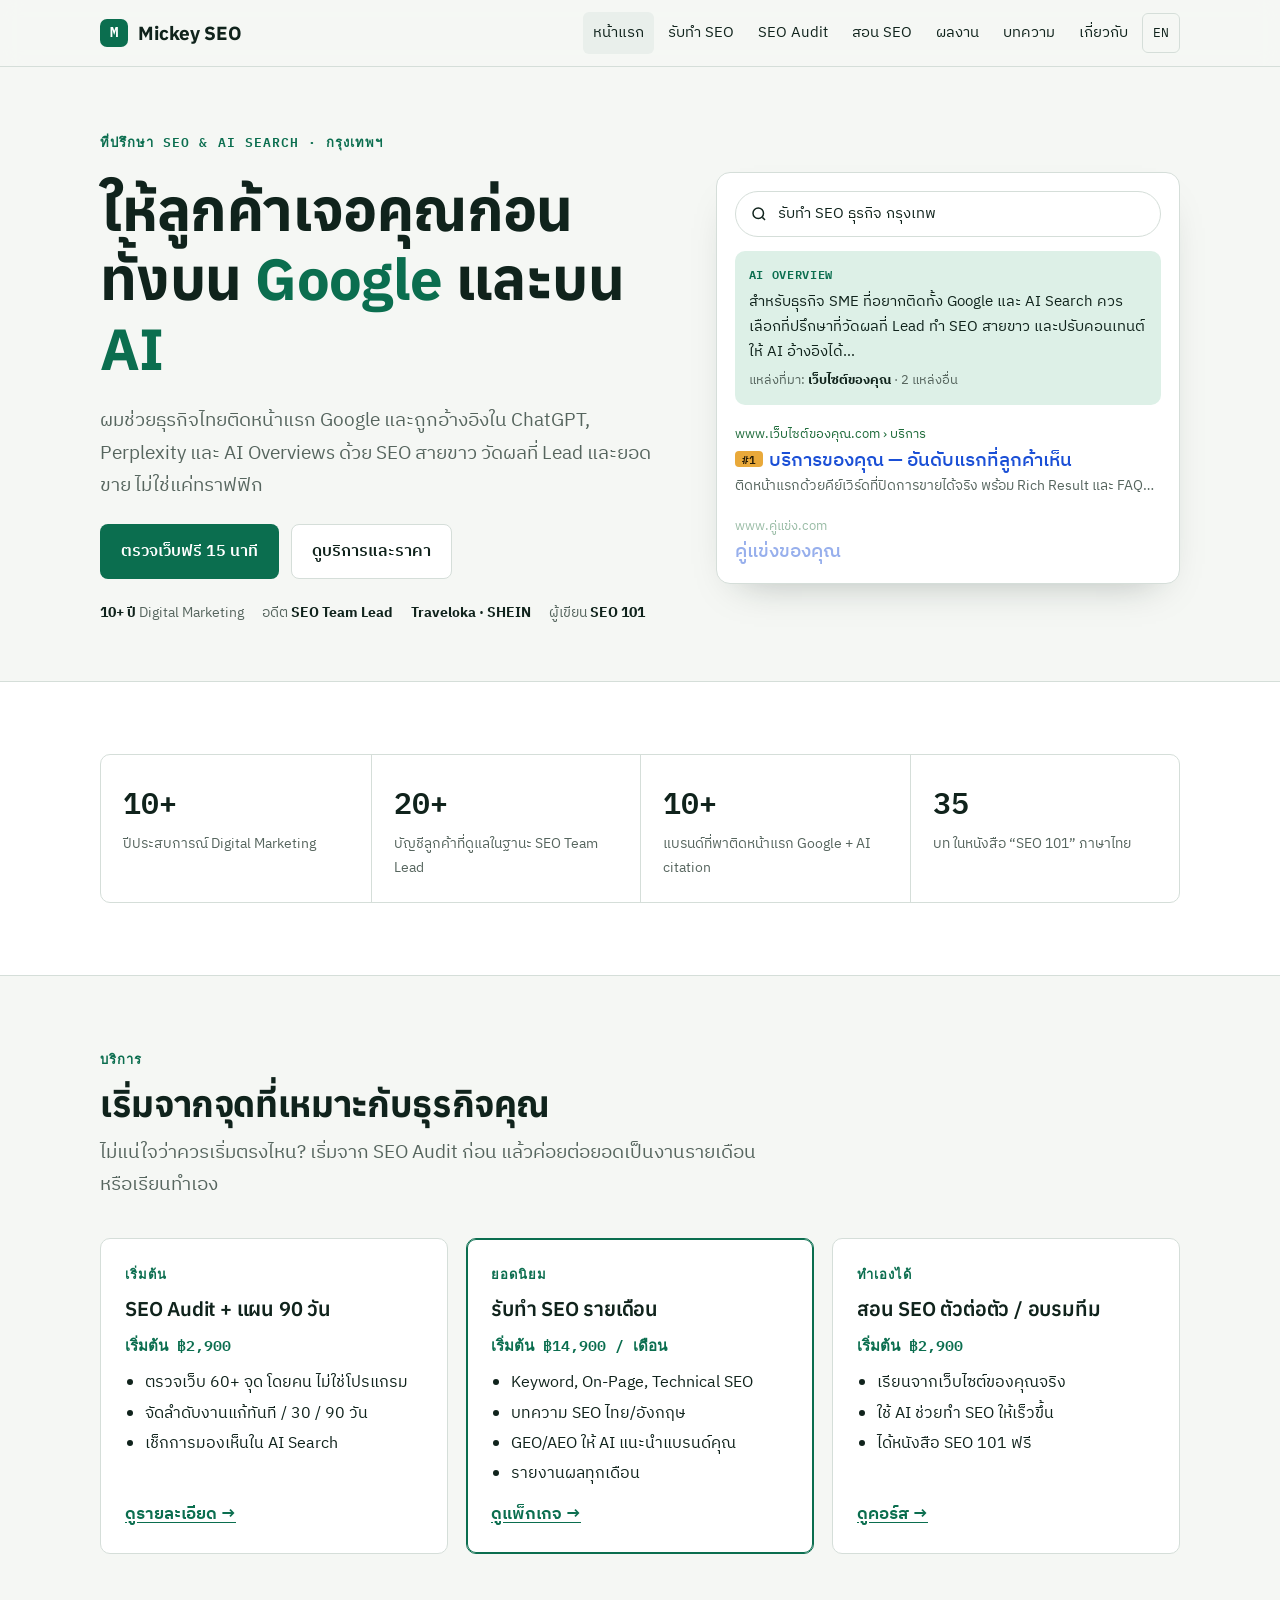
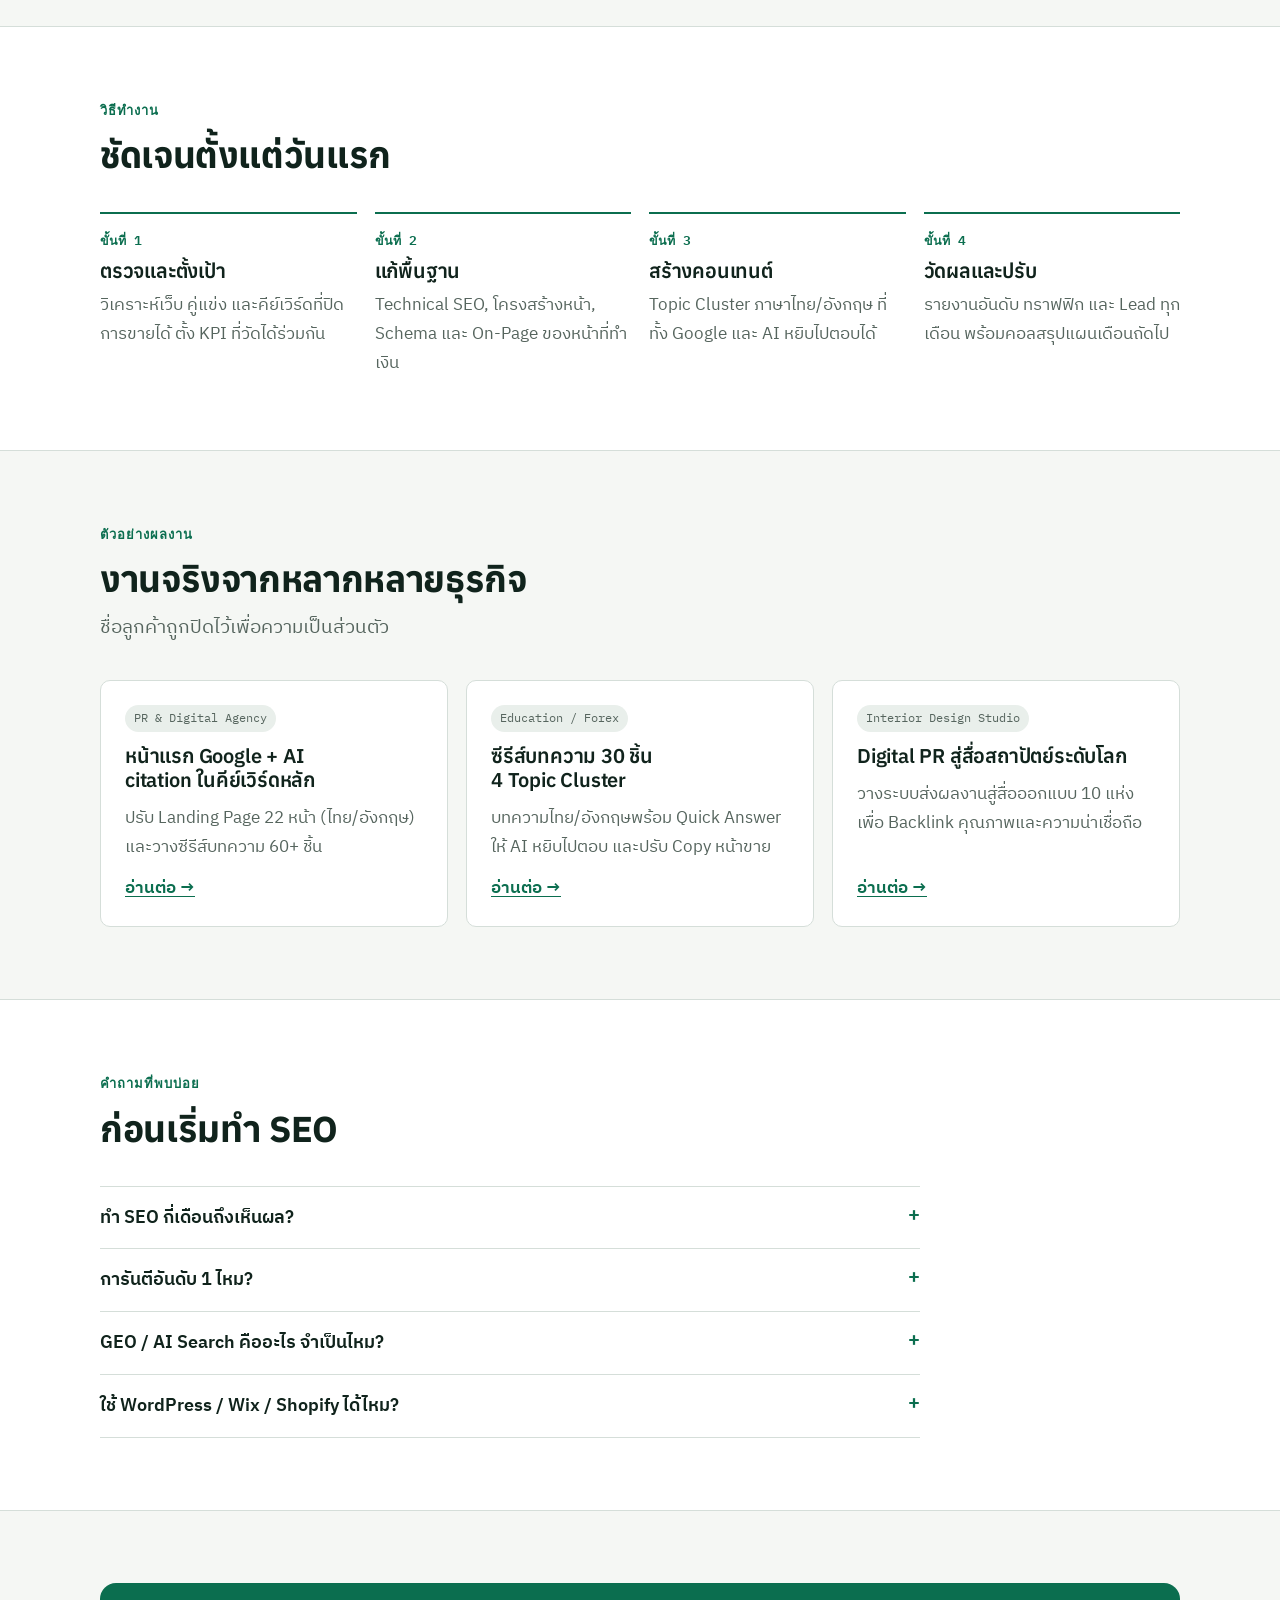
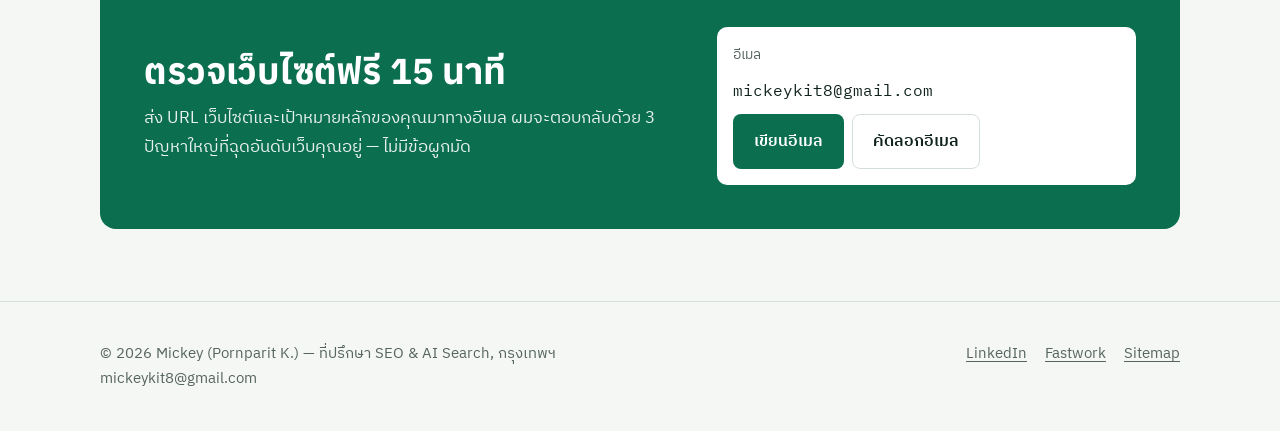
==== index.html @ e728a2ac "Launch Mickey SEO website" ====
<!doctype html>
<html lang="th">
<head>
<meta charset="utf-8">
<meta name="viewport" content="width=device-width, initial-scale=1">
<title>ที่ปรึกษา SEO & AI Search กรุงเทพ | รับทำ SEO ติดหน้าแรก Google — Mickey</title>
<meta name="description" content="รับทำ SEO และ GEO ให้ธุรกิจไทยติดหน้าแรก Google และถูกแนะนำโดย ChatGPT, AI Overviews โดยที่ปรึกษาประสบการณ์ 10+ ปี อดีต SEO Team Lead ตรวจเว็บฟรี 15 นาที">
<link rel="canonical" href="https://mickeykit8-spec.github.io/">
<link rel="alternate" hreflang="th" href="https://mickeykit8-spec.github.io/">
<link rel="alternate" hreflang="en" href="https://mickeykit8-spec.github.io/en/">
<link rel="alternate" hreflang="x-default" href="https://mickeykit8-spec.github.io/">
<meta property="og:type" content="website">
<meta property="og:title" content="ที่ปรึกษา SEO & AI Search กรุงเทพ | รับทำ SEO ติดหน้าแรก Google — Mickey">
<meta property="og:description" content="รับทำ SEO และ GEO ให้ธุรกิจไทยติดหน้าแรก Google และถูกแนะนำโดย ChatGPT, AI Overviews โดยที่ปรึกษาประสบการณ์ 10+ ปี อดีต SEO Team Lead ตรวจเว็บฟรี 15 นาที">
<meta property="og:url" content="https://mickeykit8-spec.github.io/">
<meta property="og:locale" content="th_TH">
<meta name="theme-color" content="#0B6E4F">
<link rel="icon" href="data:image/svg+xml,%3Csvg xmlns='http://www.w3.org/2000/svg' viewBox='0 0 32 32'%3E%3Crect width='32' height='32' rx='7' fill='%230B6E4F'/%3E%3Ctext x='16' y='22' font-family='monospace' font-size='16' font-weight='700' fill='white' text-anchor='middle'%3EM%3C/text%3E%3C/svg%3E">
<link rel="preconnect" href="https://fonts.googleapis.com">
<link rel="preconnect" href="https://fonts.gstatic.com" crossorigin>
<link rel="stylesheet" href="https://fonts.googleapis.com/css2?family=Anuphan:wght@500;600;700&family=IBM+Plex+Sans+Thai:wght@400;500;600&family=IBM+Plex+Mono:wght@400;600&display=swap">
<link rel="stylesheet" href="./assets/style.css">
<script type="application/ld+json">
{
 "@context": "https://schema.org",
 "@graph": [
  {
   "@type": "Person",
   "@id": "https://mickeykit8-spec.github.io/#person",
   "name": "Pornparit Kittinuttakul",
   "alternateName": "Mickey",
   "jobTitle": "SEO & AI Search Consultant",
   "email": "mailto:mickeykit8@gmail.com",
   "url": "https://mickeykit8-spec.github.io/",
   "alumniOf": {
    "@type": "CollegeOrUniversity",
    "name": "Mahidol University International College"
   },
   "knowsAbout": [
    "Search Engine Optimization",
    "Generative Engine Optimization",
    "Answer Engine Optimization",
    "Technical SEO",
    "Content Strategy",
    "Local SEO",
    "SEO Training"
   ],
   "sameAs": [
    "https://www.linkedin.com/in/pornparitk/",
    "https://fastwork.co/user/mickeykit8"
   ]
  },
  {
   "@type": "ProfessionalService",
   "@id": "https://mickeykit8-spec.github.io/#business",
   "name": "Mickey SEO — ที่ปรึกษา SEO & AI Search",
   "url": "https://mickeykit8-spec.github.io/",
   "email": "mickeykit8@gmail.com",
   "founder": {
    "@id": "https://mickeykit8-spec.github.io/#person"
   },
   "areaServed": {
    "@type": "Country",
    "name": "Thailand"
   },
   "address": {
    "@type": "PostalAddress",
    "addressLocality": "Bangkok",
    "addressCountry": "TH"
   },
   "priceRange": "฿2,900–฿44,900",
   "knowsLanguage": [
    "th",
    "en"
   ]
  },
  {
   "@type": "WebSite",
   "@id": "https://mickeykit8-spec.github.io/#website",
   "url": "https://mickeykit8-spec.github.io/",
   "name": "Mickey SEO",
   "inLanguage": "th"
  },
  {
   "@type": "FAQPage",
   "mainEntity": [
    {
     "@type": "Question",
     "name": "ทำ SEO กี่เดือนถึงเห็นผล?",
     "acceptedAnswer": {
      "@type": "Answer",
      "text": "ปกติ 3–6 เดือนเห็นผลชัด ขึ้นกับการแข่งขันของคีย์เวิร์ดและสภาพเว็บ เดือนแรกจะเน้นแก้พื้นฐาน (Technical และ On-Page) ให้แข็งแรงก่อน"
     }
    },
    {
     "@type": "Question",
     "name": "การันตีอันดับ 1 ไหม?",
     "acceptedAnswer": {
      "@type": "Answer",
      "text": "ไม่มีใครการันตีอันดับ Google ได้จริง ผมตั้ง KPI ที่วัดได้ร่วมกันตั้งแต่แรก เช่น จำนวนคีย์เวิร์ดหน้าแรก ทราฟฟิก และ Lead แล้วรายงานผลทุกเดือน"
     }
    },
    {
     "@type": "Question",
     "name": "GEO / AI Search คืออะไร จำเป็นไหม?",
     "acceptedAnswer": {
      "@type": "Answer",
      "text": "GEO (Generative Engine Optimization) คือการปรับเว็บให้ ChatGPT, Perplexity และ Google AI Overviews หยิบแบรนด์คุณไปตอบและอ้างอิง ลูกค้าเริ่มค้นหาผ่าน AI มากขึ้น ยิ่งเริ่มก่อนยิ่งได้เปรียบ"
     }
    },
    {
     "@type": "Question",
     "name": "ใช้ WordPress / Wix / Shopify ได้ไหม?",
     "acceptedAnswer": {
      "@type": "Answer",
      "text": "ได้ทุกระบบ ถ้าคุณแก้หลังบ้านเองไม่ได้ ผมส่งรายการงานที่ชัดเจนให้ทีมหรือโปรแกรมเมอร์ของคุณทำตามได้ทันที"
     }
    }
   ]
  }
 ]
}
</script>
</head>
<body>
<header class="site-head">
 <div class="wrap">
  <a class="brand" href="./"><span class="dot">M</span>Mickey SEO</a>
  <button class="menu-btn" aria-expanded="false" aria-controls="nav">เมนู</button>
  <nav class="nav" id="nav"><a href="./" aria-current="page">หน้าแรก</a><a href="./seo-services/">รับทำ SEO</a><a href="./seo-audit/">SEO Audit</a><a href="./seo-course/">สอน SEO</a><a href="./case-studies/">ผลงาน</a><a href="./blog/">บทความ</a><a href="./about/">เกี่ยวกับ</a><a class="lang" href="./en/" hreflang="en">EN</a></nav>
 </div>
</header>
<main>

<section class="hero"><div class="wrap">
 <div class="hero-copy">
  <span class="eyebrow">ที่ปรึกษา SEO &amp; AI Search · กรุงเทพฯ</span>
  <h1>ให้ลูกค้าเจอคุณก่อน<br>ทั้งบน <em>Google</em> และบน <em>AI</em></h1>
  <p class="lede">ผมช่วยธุรกิจไทยติดหน้าแรก Google และถูกอ้างอิงใน ChatGPT, Perplexity และ AI Overviews ด้วย SEO สายขาว วัดผลที่ Lead และยอดขาย ไม่ใช่แค่ทราฟฟิก</p>
  <div class="actions">
   <a class="btn btn-primary" href="#contact">ตรวจเว็บฟรี 15 นาที</a>
   <a class="btn btn-ghost" href="./seo-services/">ดูบริการและราคา</a>
  </div>
  <div class="proof"><span><b>10+ ปี</b> Digital Marketing</span><span>อดีต <b>SEO Team Lead</b></span><span><b>Traveloka · SHEIN</b></span><span>ผู้เขียน <b>SEO 101</b></span></div>
 </div>
 <div class="serp" aria-label="ตัวอย่างผลการค้นหา">
  <div class="serp-bar"><svg width="18" height="18" viewBox="0 0 24 24" fill="none" stroke="currentColor" stroke-width="2" aria-hidden="true"><circle cx="11" cy="11" r="7"/><path d="m20 20-3.5-3.5"/></svg>รับทำ SEO ธุรกิจ กรุงเทพ</div>
  <div class="serp-ai"><span class="tag">AI Overview</span><span>สำหรับธุรกิจ SME ที่อยากติดทั้ง Google และ AI Search ควรเลือกที่ปรึกษาที่วัดผลที่ Lead ทำ SEO สายขาว และปรับคอนเทนต์ให้ AI อ้างอิงได้…</span><cite>แหล่งที่มา: <b>เว็บไซต์ของคุณ</b> · 2 แหล่งอื่น</cite></div>
  <div class="result"><span class="url">www.เว็บไซต์ของคุณ.com › บริการ</span><span class="title"><span class="rank">#1</span>บริการของคุณ — อันดับแรกที่ลูกค้าเห็น</span><span class="snip">ติดหน้าแรกด้วยคีย์เวิร์ดที่ปิดการขายได้จริง พร้อม Rich Result และ FAQ…</span></div>
  <div class="result dim"><span class="url">www.คู่แข่ง.com</span><span class="title">คู่แข่งของคุณ</span></div>
 </div>
</div></section>

<section class="band"><div class="wrap">
 <div class="stats">
  <div class="stat"><b>10+</b><span>ปีประสบการณ์ Digital Marketing</span></div>
  <div class="stat"><b>20+</b><span>บัญชีลูกค้าที่ดูแลในฐานะ SEO Team Lead</span></div>
  <div class="stat"><b>10+</b><span>แบรนด์ที่พาติดหน้าแรก Google + AI citation</span></div>
  <div class="stat"><b>35</b><span>บท ในหนังสือ “SEO 101” ภาษาไทย</span></div>
 </div>
</div></section>

<section id="services"><div class="wrap">
 <div class="section-head"><span class="eyebrow">บริการ</span><h2>เริ่มจากจุดที่เหมาะกับธุรกิจคุณ</h2><p class="lede">ไม่แน่ใจว่าควรเริ่มตรงไหน? เริ่มจาก SEO Audit ก่อน แล้วค่อยต่อยอดเป็นงานรายเดือนหรือเรียนทำเอง</p></div>
 <div class="grid g3">
  <article class="card"><span class="eyebrow">เริ่มต้น</span><h3>SEO Audit + แผน 90 วัน</h3><span class="price">เริ่มต้น ฿2,900</span>
   <ul><li>ตรวจเว็บ 60+ จุด โดยคน ไม่ใช่โปรแกรม</li><li>จัดลำดับงานแก้ทันที / 30 / 90 วัน</li><li>เช็กการมองเห็นใน AI Search</li></ul>
   <a class="more" href="./seo-audit/">ดูรายละเอียด →</a></article>
  <article class="card feature"><span class="eyebrow">ยอดนิยม</span><h3>รับทำ SEO รายเดือน</h3><span class="price">เริ่มต้น ฿14,900 / เดือน</span>
   <ul><li>Keyword, On-Page, Technical SEO</li><li>บทความ SEO ไทย/อังกฤษ</li><li>GEO/AEO ให้ AI แนะนำแบรนด์คุณ</li><li>รายงานผลทุกเดือน</li></ul>
   <a class="more" href="./seo-services/">ดูแพ็กเกจ →</a></article>
  <article class="card"><span class="eyebrow">ทำเองได้</span><h3>สอน SEO ตัวต่อตัว / อบรมทีม</h3><span class="price">เริ่มต้น ฿2,900</span>
   <ul><li>เรียนจากเว็บไซต์ของคุณจริง</li><li>ใช้ AI ช่วยทำ SEO ให้เร็วขึ้น</li><li>ได้หนังสือ SEO 101 ฟรี</li></ul>
   <a class="more" href="./seo-course/">ดูคอร์ส →</a></article>
 </div>
</div></section>

<section class="band"><div class="wrap">
 <div class="section-head"><span class="eyebrow">วิธีทำงาน</span><h2>ชัดเจนตั้งแต่วันแรก</h2></div>
 <div class="steps">
  <div class="step"><h3>ตรวจและตั้งเป้า</h3><p class="muted">วิเคราะห์เว็บ คู่แข่ง และคีย์เวิร์ดที่ปิดการขายได้ ตั้ง KPI ที่วัดได้ร่วมกัน</p></div>
  <div class="step"><h3>แก้พื้นฐาน</h3><p class="muted">Technical SEO, โครงสร้างหน้า, Schema และ On-Page ของหน้าที่ทำเงิน</p></div>
  <div class="step"><h3>สร้างคอนเทนต์</h3><p class="muted">Topic Cluster ภาษาไทย/อังกฤษ ที่ทั้ง Google และ AI หยิบไปตอบได้</p></div>
  <div class="step"><h3>วัดผลและปรับ</h3><p class="muted">รายงานอันดับ ทราฟฟิก และ Lead ทุกเดือน พร้อมคอลสรุปแผนเดือนถัดไป</p></div>
 </div>
</div></section>

<section id="work"><div class="wrap">
 <div class="section-head"><span class="eyebrow">ตัวอย่างผลงาน</span><h2>งานจริงจากหลากหลายธุรกิจ</h2><p class="lede">ชื่อลูกค้าถูกปิดไว้เพื่อความเป็นส่วนตัว</p></div>
 <div class="grid g3">
  <article class="card"><span class="chip">PR &amp; Digital Agency</span><h3>หน้าแรก Google + AI citation ในคีย์เวิร์ดหลัก</h3><p class="muted">ปรับ Landing Page 22 หน้า (ไทย/อังกฤษ) และวางซีรีส์บทความ 60+ ชิ้น</p><a class="more" href="./case-studies/#agency">อ่านต่อ →</a></article>
  <article class="card"><span class="chip">Education / Forex</span><h3>ซีรีส์บทความ 30 ชิ้น 4 Topic Cluster</h3><p class="muted">บทความไทย/อังกฤษพร้อม Quick Answer ให้ AI หยิบไปตอบ และปรับ Copy หน้าขาย</p><a class="more" href="./case-studies/#education">อ่านต่อ →</a></article>
  <article class="card"><span class="chip">Interior Design Studio</span><h3>Digital PR สู่สื่อสถาปัตย์ระดับโลก</h3><p class="muted">วางระบบส่งผลงานสู่สื่อออกแบบ 10 แห่ง เพื่อ Backlink คุณภาพและความน่าเชื่อถือ</p><a class="more" href="./case-studies/#interior">อ่านต่อ →</a></article>
 </div>
</div></section>

<section class="band"><div class="wrap">
 <div class="section-head"><span class="eyebrow">คำถามที่พบบ่อย</span><h2>ก่อนเริ่มทำ SEO</h2></div>
 <div style="max-width:820px"><details class="faq"><summary>ทำ SEO กี่เดือนถึงเห็นผล?</summary><p>ปกติ 3–6 เดือนเห็นผลชัด ขึ้นกับการแข่งขันของคีย์เวิร์ดและสภาพเว็บ เดือนแรกจะเน้นแก้พื้นฐาน (Technical และ On-Page) ให้แข็งแรงก่อน</p></details>
<details class="faq"><summary>การันตีอันดับ 1 ไหม?</summary><p>ไม่มีใครการันตีอันดับ Google ได้จริง ผมตั้ง KPI ที่วัดได้ร่วมกันตั้งแต่แรก เช่น จำนวนคีย์เวิร์ดหน้าแรก ทราฟฟิก และ Lead แล้วรายงานผลทุกเดือน</p></details>
<details class="faq"><summary>GEO / AI Search คืออะไร จำเป็นไหม?</summary><p>GEO (Generative Engine Optimization) คือการปรับเว็บให้ ChatGPT, Perplexity และ Google AI Overviews หยิบแบรนด์คุณไปตอบและอ้างอิง ลูกค้าเริ่มค้นหาผ่าน AI มากขึ้น ยิ่งเริ่มก่อนยิ่งได้เปรียบ</p></details>
<details class="faq"><summary>ใช้ WordPress / Wix / Shopify ได้ไหม?</summary><p>ได้ทุกระบบ ถ้าคุณแก้หลังบ้านเองไม่ได้ ผมส่งรายการงานที่ชัดเจนให้ทีมหรือโปรแกรมเมอร์ของคุณทำตามได้ทันที</p></details></div>
</div></section>

<section id="contact"><div class="wrap"><div class="cta">
 <div style="display:flex;flex-direction:column;gap:12px">
  <h2>ตรวจเว็บไซต์ฟรี 15 นาที</h2>
  <p>ส่ง URL เว็บไซต์และเป้าหมายหลักของคุณมาทางอีเมล ผมจะตอบกลับด้วย 3 ปัญหาใหญ่ที่ฉุดอันดับเว็บคุณอยู่ — ไม่มีข้อผูกมัด</p>
 </div>
 <div class="mailbox"><span class="muted" style="font-size:14px">อีเมล</span><code>mickeykit8@gmail.com</code>
  <div class="row"><a class="btn btn-primary" href="mailto:mickeykit8@gmail.com?subject=%E0%B8%82%E0%B8%AD%E0%B8%95%E0%B8%A3%E0%B8%A7%E0%B8%88%E0%B9%80%E0%B8%A7%E0%B9%87%E0%B8%9A%E0%B8%9F%E0%B8%A3%E0%B8%B5">เขียนอีเมล</a><button class="btn btn-ghost" data-copy="mickeykit8@gmail.com">คัดลอกอีเมล</button></div>
 </div>
</div></div></section>

</main>
<footer class="site-foot">
 <div class="wrap">
  <div>© <span id="y">2026</span> Mickey (Pornparit K.) — ที่ปรึกษา SEO & AI Search, กรุงเทพฯ<br>mickeykit8@gmail.com</div>
  <nav>
   <a href="https://www.linkedin.com/in/pornparitk/" rel="me">LinkedIn</a>
   <a href="https://fastwork.co/user/mickeykit8" rel="me">Fastwork</a>
   <a href="./sitemap.xml">Sitemap</a>
  </nav>
 </div>
</footer>
<script src="./assets/site.js" defer></script>
</body>
</html>
---- assets/style.css ----
/* Mickey SEO — shared styles */
:root{
  --paper:#F5F7F4; --surface:#FFFFFF; --sunk:#E9EFEB; --ink:#10231C; --muted:#56655E; --line:#D5DED9;
  --accent:#0B6E4F; --accent-ink:#FFFFFF; --accent-soft:#DDF0E7; --gold:#E9A93A; --gold-soft:#FBF0D9;
  --link:#1A4FD6; --serp-url:#1E6B3A;
  --display:"Anuphan","IBM Plex Sans Thai",system-ui,sans-serif;
  --sans:"IBM Plex Sans Thai","IBM Plex Sans",system-ui,-apple-system,"Segoe UI",sans-serif;
  --mono:"IBM Plex Mono",ui-monospace,Menlo,Consolas,monospace;
  --radius:10px; --max:1120px;
  color-scheme:light;
}
@media (prefers-color-scheme:dark){
  :root{
    color-scheme:dark;
    --paper:#0D1512; --surface:#15201C; --sunk:#1C2925; --ink:#E6EEEA; --muted:#9AAAA3; --line:#2B3A35;
    --accent:#4CC49A; --accent-ink:#05130D; --accent-soft:#163A2D; --gold:#F0BC5E; --gold-soft:#3A2D12;
    --link:#9DB5FF; --serp-url:#7FD19C;
  }
}
*{box-sizing:border-box}
html{scroll-behavior:smooth}
body{margin:0;background:var(--paper);color:var(--ink);font-family:var(--sans);font-size:17px;line-height:1.7;-webkit-font-smoothing:antialiased}
img{max-width:100%;height:auto}
a{color:var(--accent);text-underline-offset:3px}
a:hover{text-decoration-thickness:2px}
:focus-visible{outline:2px solid var(--accent);outline-offset:3px;border-radius:4px}
h1,h2,h3{font-family:var(--display);line-height:1.2;text-wrap:balance;margin:0;letter-spacing:-.01em}
h1{font-size:clamp(34px,5.4vw,58px);font-weight:700}
h2{font-size:clamp(26px,3.4vw,36px);font-weight:700}
h3{font-size:20px;font-weight:600}
p{margin:0}
.wrap{max-width:var(--max);margin:0 auto;padding-inline:20px}
.eyebrow{font-family:var(--mono);font-size:13px;letter-spacing:.08em;text-transform:uppercase;color:var(--accent);font-weight:600}
.lede{font-size:19px;color:var(--muted);max-width:62ch}
.muted{color:var(--muted)}
.prose{max-width:68ch;display:flex;flex-direction:column;gap:18px}
.prose h2{margin-top:18px}
.prose ul,.prose ol{margin:0;padding-left:22px;display:flex;flex-direction:column;gap:6px}

/* header */
.site-head{position:sticky;top:0;z-index:20;background:color-mix(in srgb,var(--paper) 88%,transparent);backdrop-filter:blur(10px);border-bottom:1px solid var(--line)}
.site-head .wrap{display:flex;align-items:center;justify-content:space-between;gap:16px;padding-block:12px}
.brand{display:flex;align-items:center;gap:10px;text-decoration:none;color:var(--ink);font-family:var(--display);font-weight:700;font-size:19px}
.brand .dot{width:28px;height:28px;border-radius:7px;background:var(--accent);color:var(--accent-ink);display:grid;place-items:center;font-family:var(--mono);font-size:14px}
.nav{display:flex;gap:4px;align-items:center}
.nav a{color:var(--ink);text-decoration:none;padding:8px 10px;border-radius:6px;font-size:15px}
.nav a:hover,.nav a[aria-current="page"]{background:var(--sunk)}
.nav .lang{font-family:var(--mono);font-size:13px;border:1px solid var(--line)}
.menu-btn{display:none;appearance:none;border:1px solid var(--line);background:var(--surface);color:var(--ink);border-radius:8px;padding:8px 12px;font:inherit;font-size:15px}
@media (max-width:860px){
  .menu-btn{display:block}
  .nav{display:none;position:absolute;left:0;right:0;top:100%;flex-direction:column;align-items:stretch;background:var(--paper);border-bottom:1px solid var(--line);padding:8px 20px 16px}
  .nav.open{display:flex}
}

/* buttons */
.btn{display:inline-flex;align-items:center;gap:8px;padding:13px 20px;border-radius:8px;font-weight:600;text-decoration:none;border:1px solid transparent;font-size:16px;cursor:pointer;font-family:var(--sans)}
.btn-primary{background:var(--accent);color:var(--accent-ink)}
.btn-primary:hover{filter:brightness(1.08)}
.btn-ghost{border-color:var(--line);color:var(--ink);background:var(--surface)}
.btn-ghost:hover{border-color:var(--accent)}
.actions{display:flex;flex-wrap:wrap;gap:12px}

/* sections */
section{padding-block:72px}
.section-head{display:flex;flex-direction:column;gap:12px;margin-bottom:36px;max-width:720px}
.band{background:var(--surface);border-block:1px solid var(--line)}

/* hero */
.hero{padding-block:64px 56px}
.hero .wrap{display:grid;grid-template-columns:1.1fr .9fr;gap:48px;align-items:center}
.hero-copy{display:flex;flex-direction:column;gap:22px}
.hero h1 em{font-style:normal;color:var(--accent)}
.proof{display:flex;flex-wrap:wrap;gap:8px 18px;font-size:14px;color:var(--muted)}
.proof b{color:var(--ink)}
@media (max-width:900px){.hero .wrap{grid-template-columns:1fr}}

/* search-result mock: the page's signature */
.serp{background:var(--surface);border:1px solid var(--line);border-radius:14px;padding:18px;display:flex;flex-direction:column;gap:14px;box-shadow:0 18px 40px -24px rgba(16,35,28,.35)}
.serp-bar{display:flex;align-items:center;gap:10px;border:1px solid var(--line);border-radius:99px;padding:9px 14px;font-size:15px}
.serp-bar svg{flex:none}
.serp-ai{background:var(--accent-soft);border-radius:10px;padding:14px;font-size:14.5px;display:flex;flex-direction:column;gap:6px}
.serp-ai .tag{font-family:var(--mono);font-size:11.5px;letter-spacing:.06em;text-transform:uppercase;color:var(--accent);font-weight:600}
.serp-ai cite{font-style:normal;font-size:12.5px;color:var(--muted)}
.serp-ai cite b{color:var(--ink)}
.result{display:flex;flex-direction:column;gap:2px;padding-top:4px}
.result .url{font-size:13px;color:var(--serp-url)}
.result .title{font-size:19px;color:var(--link);font-weight:500;line-height:1.35}
.result .snip{font-size:14px;color:var(--muted);line-height:1.55}
.rank{display:inline-block;font-family:var(--mono);font-size:11px;font-weight:600;background:var(--gold);color:#241A05;padding:1px 7px;border-radius:4px;margin-right:6px;vertical-align:2px}
.result.dim{opacity:.45}

/* cards & grids */
.grid{display:grid;gap:18px}
.g3{grid-template-columns:repeat(3,1fr)}
.g2{grid-template-columns:repeat(2,1fr)}
@media (max-width:900px){.g3{grid-template-columns:1fr 1fr}}
@media (max-width:640px){.g3,.g2{grid-template-columns:1fr}}
.card{background:var(--surface);border:1px solid var(--line);border-radius:var(--radius);padding:24px;display:flex;flex-direction:column;gap:12px}
.card .price{font-family:var(--mono);font-weight:600;font-size:15px;color:var(--accent)}
.card ul{margin:0;padding-left:20px;display:flex;flex-direction:column;gap:4px;font-size:15.5px}
.card .more{margin-top:auto;font-weight:600}
.card.feature{border-color:var(--accent);box-shadow:0 0 0 1px var(--accent) inset}

/* numbers strip */
.stats{display:grid;grid-template-columns:repeat(4,1fr);gap:0;border:1px solid var(--line);border-radius:var(--radius);background:var(--surface);overflow:hidden}
.stat{padding:22px;border-left:1px solid var(--line);display:flex;flex-direction:column;gap:4px}
.stat:first-child{border-left:0}
.stat b{font-family:var(--mono);font-size:30px;font-weight:600;font-variant-numeric:tabular-nums}
.stat span{font-size:14px;color:var(--muted)}
@media (max-width:760px){.stats{grid-template-columns:1fr 1fr}.stat:nth-child(3){border-left:0}.stat:nth-child(n+3){border-top:1px solid var(--line)}}

/* steps (real sequence) */
.steps{display:grid;grid-template-columns:repeat(4,1fr);gap:18px;counter-reset:s}
.step{counter-increment:s;display:flex;flex-direction:column;gap:8px;padding-top:16px;border-top:2px solid var(--accent)}
.step::before{content:"ขั้นที่ " counter(s);font-family:var(--mono);font-size:12.5px;color:var(--accent);font-weight:600}
@media (max-width:860px){.steps{grid-template-columns:1fr 1fr}}
@media (max-width:520px){.steps{grid-template-columns:1fr}}

/* tables */
.tw{overflow-x:auto;border:1px solid var(--line);border-radius:var(--radius);background:var(--surface)}
table{border-collapse:collapse;width:100%;font-size:15.5px;min-width:560px}
th,td{padding:12px 16px;text-align:left;border-top:1px solid var(--line);vertical-align:top}
thead th{border-top:0;font-family:var(--mono);font-size:12.5px;text-transform:uppercase;letter-spacing:.05em;color:var(--muted);font-weight:600}
td.n{font-family:var(--mono);font-variant-numeric:tabular-nums;white-space:nowrap}
tr.hl td{background:var(--accent-soft)}

/* case study */
.case{display:grid;grid-template-columns:220px 1fr;gap:28px;padding-block:28px;border-top:1px solid var(--line)}
.case:first-of-type{border-top:0}
.case .meta{display:flex;flex-direction:column;gap:8px}
.chip{display:inline-block;font-family:var(--mono);font-size:12px;padding:3px 9px;border-radius:99px;background:var(--sunk);color:var(--muted);width:fit-content}
.case dl{display:grid;grid-template-columns:110px 1fr;gap:6px 16px;margin:0}
.case dt{font-weight:600}
.case dd{margin:0;color:var(--muted)}
@media (max-width:760px){.case{grid-template-columns:1fr;gap:12px}.case dl{grid-template-columns:1fr}.case dd{margin-bottom:8px}}

/* faq */
details.faq{border-top:1px solid var(--line);padding-block:16px}
details.faq:last-child{border-bottom:1px solid var(--line)}
details.faq summary{cursor:pointer;font-weight:600;font-size:17.5px;list-style:none;display:flex;justify-content:space-between;gap:16px}
details.faq summary::-webkit-details-marker{display:none}
details.faq summary::after{content:"+";font-family:var(--mono);color:var(--accent);font-size:20px;line-height:1}
details.faq[open] summary::after{content:"–"}
details.faq p{margin-top:10px;color:var(--muted);max-width:68ch}

/* CTA */
.cta{background:var(--accent);color:var(--accent-ink);border-radius:16px;padding:44px;display:grid;grid-template-columns:1.3fr 1fr;gap:28px;align-items:center}
.cta h2{color:var(--accent-ink)}
.cta p{opacity:.9}
.mailbox{background:var(--surface);color:var(--ink);border-radius:10px;padding:16px;display:flex;flex-direction:column;gap:10px}
.mailbox code{font-family:var(--mono);font-size:16px;word-break:break-all}
.mailbox .row{display:flex;gap:8px;flex-wrap:wrap}
@media (max-width:760px){.cta{grid-template-columns:1fr;padding:28px}}

/* page header */
.page-head{padding-block:56px 32px;display:flex;flex-direction:column;gap:16px}
.crumbs{font-size:14px;color:var(--muted)}
.crumbs a{color:var(--muted)}

/* footer */
.site-foot{border-top:1px solid var(--line);padding-block:40px;font-size:14.5px;color:var(--muted)}
.site-foot .wrap{display:flex;flex-wrap:wrap;justify-content:space-between;gap:20px}
.site-foot nav{display:flex;flex-wrap:wrap;gap:6px 18px}
.site-foot a{color:var(--muted)}

.note{border-left:3px solid var(--gold);background:var(--gold-soft);padding:14px 18px;border-radius:0 8px 8px 0;font-size:15.5px}
@media (prefers-reduced-motion:reduce){html{scroll-behavior:auto}}
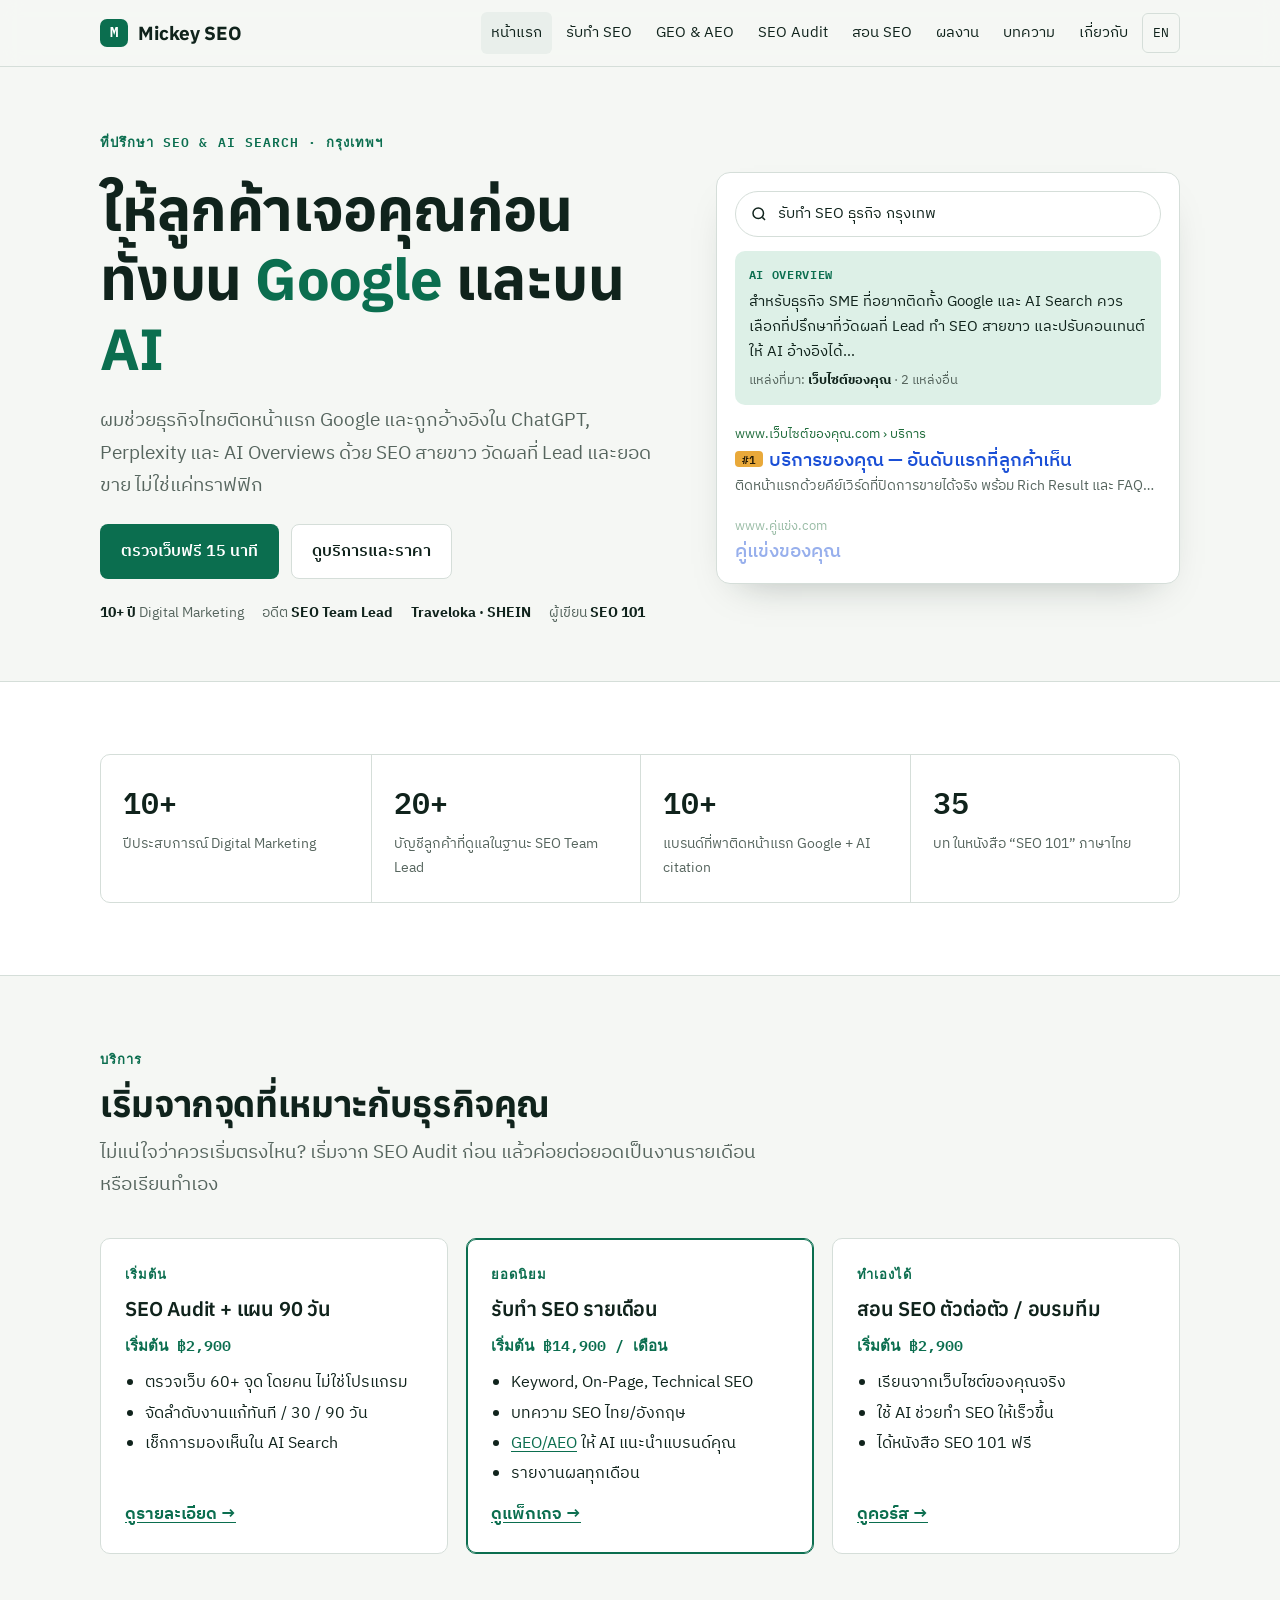
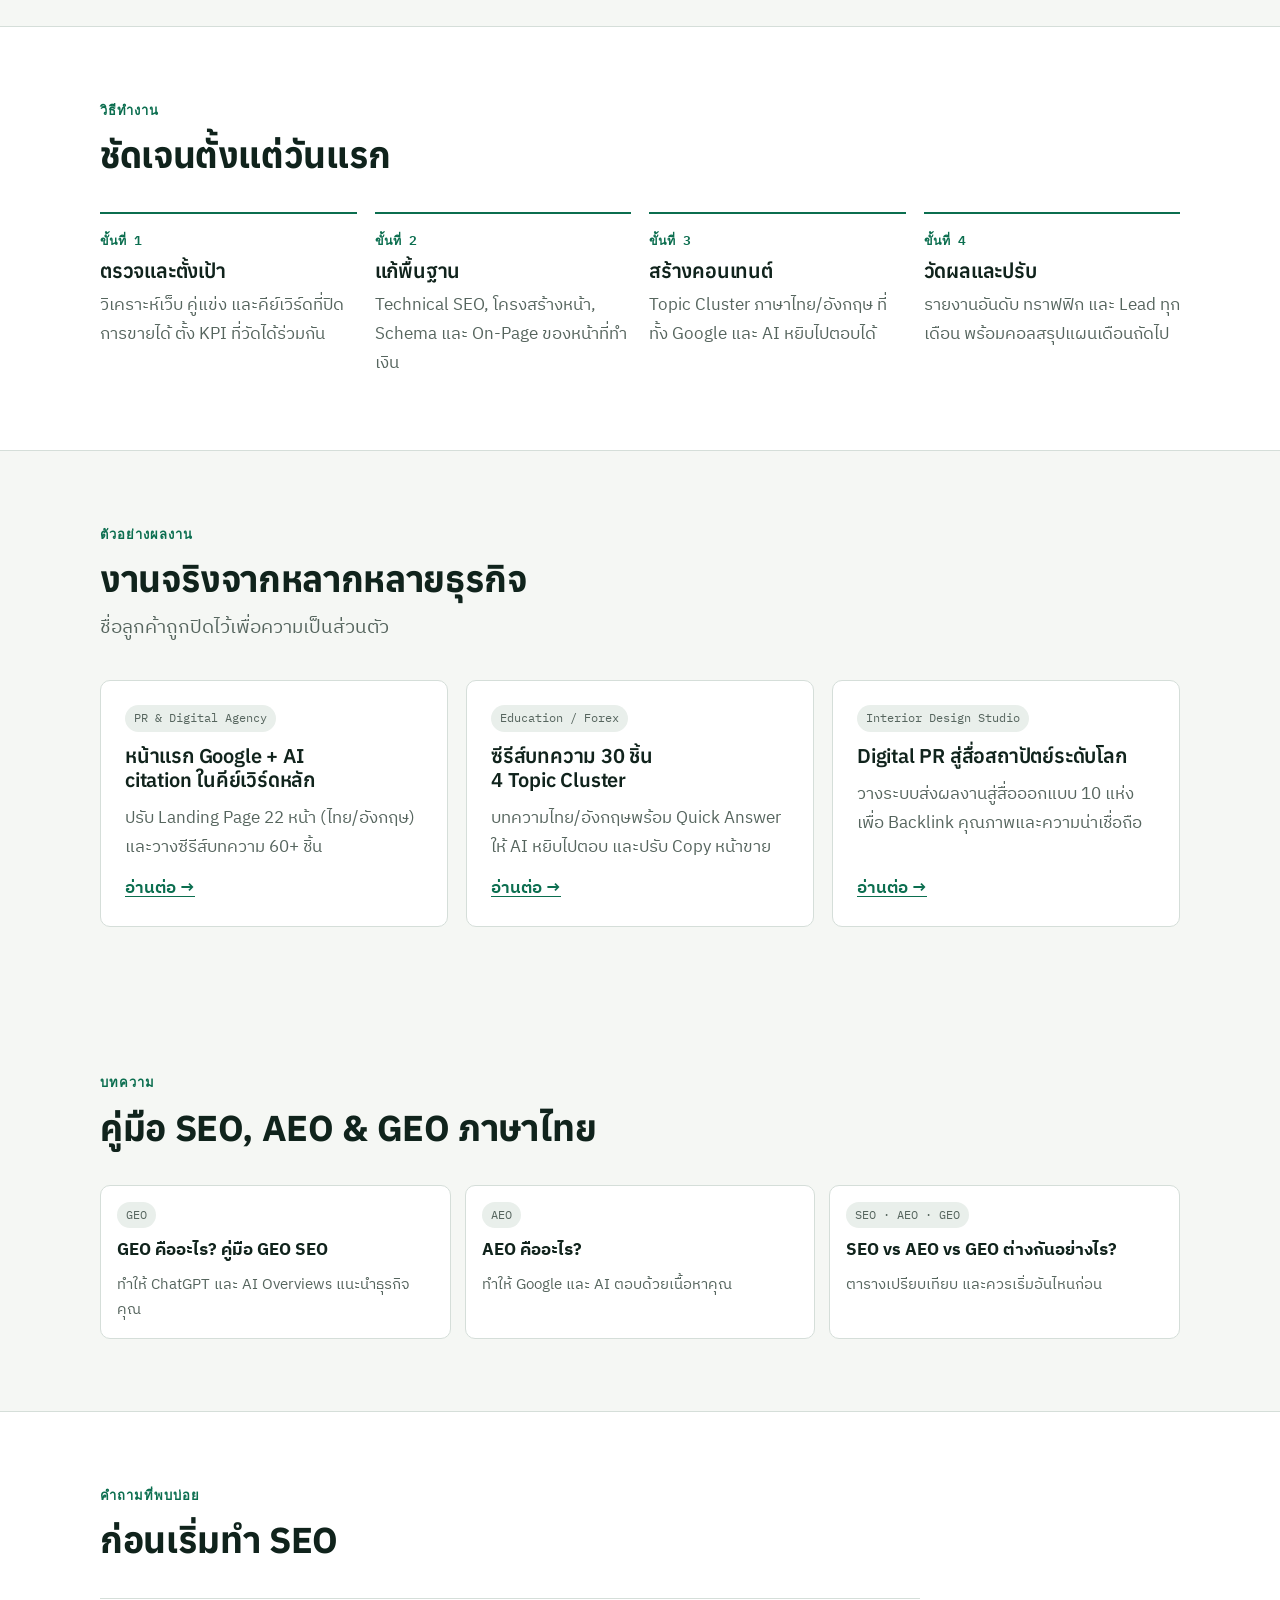
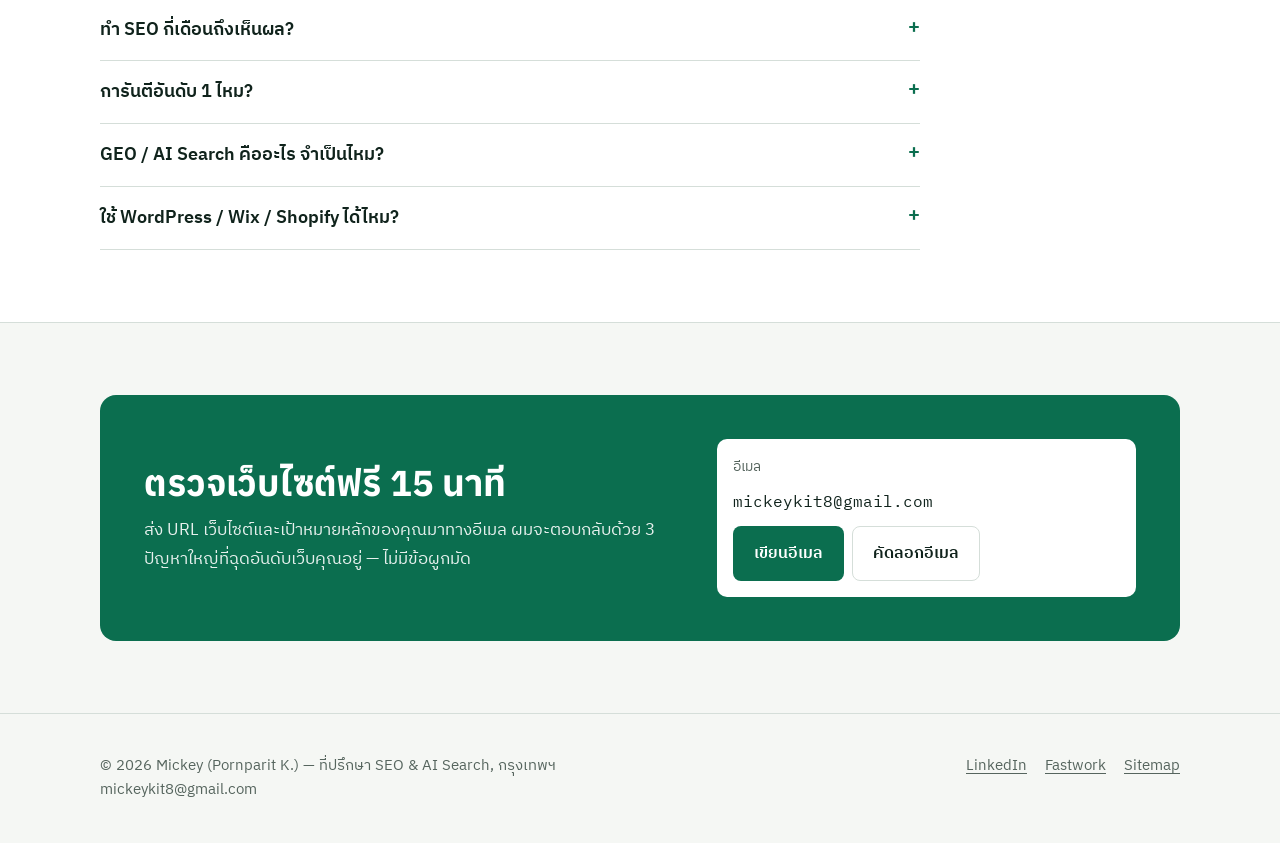
==== commit d7c53810: "Add AEO + SEO vs AEO vs GEO articles, expand GEO guide, add GEO & AEO service page, llms.txt, sitema" ====
--- a/index.html
+++ b/index.html
@@ -13,6 +13,10 @@
 <meta property="og:title" content="ที่ปรึกษา SEO & AI Search กรุงเทพ | รับทำ SEO ติดหน้าแรก Google — Mickey">
 <meta property="og:description" content="รับทำ SEO และ GEO ให้ธุรกิจไทยติดหน้าแรก Google และถูกแนะนำโดย ChatGPT, AI Overviews โดยที่ปรึกษาประสบการณ์ 10+ ปี อดีต SEO Team Lead ตรวจเว็บฟรี 15 นาที">
 <meta property="og:url" content="https://mickeykit8-spec.github.io/">
+<meta property="og:image" content="https://mickeykit8-spec.github.io/assets/og.png">
+<meta property="og:image:width" content="1200">
+<meta property="og:image:height" content="630">
+<meta name="twitter:card" content="summary_large_image">
 <meta property="og:locale" content="th_TH">
 <meta name="theme-color" content="#0B6E4F">
 <link rel="icon" href="data:image/svg+xml,%3Csvg xmlns='http://www.w3.org/2000/svg' viewBox='0 0 32 32'%3E%3Crect width='32' height='32' rx='7' fill='%230B6E4F'/%3E%3Ctext x='16' y='22' font-family='monospace' font-size='16' font-weight='700' fill='white' text-anchor='middle'%3EM%3C/text%3E%3C/svg%3E">
@@ -47,7 +51,7 @@
    ],
    "sameAs": [
     "https://www.linkedin.com/in/pornparitk/",
-    "https://fastwork.co/user/mickeykit8"
+    "https://fastwork.com/user/mickeyseo"
    ]
   },
   {
@@ -127,7 +131,7 @@
  <div class="wrap">
   <a class="brand" href="./"><span class="dot">M</span>Mickey SEO</a>
   <button class="menu-btn" aria-expanded="false" aria-controls="nav">เมนู</button>
-  <nav class="nav" id="nav"><a href="./" aria-current="page">หน้าแรก</a><a href="./seo-services/">รับทำ SEO</a><a href="./seo-audit/">SEO Audit</a><a href="./seo-course/">สอน SEO</a><a href="./case-studies/">ผลงาน</a><a href="./blog/">บทความ</a><a href="./about/">เกี่ยวกับ</a><a class="lang" href="./en/" hreflang="en">EN</a></nav>
+  <nav class="nav" id="nav"><a href="./" aria-current="page">หน้าแรก</a><a href="./seo-services/">รับทำ SEO</a><a href="./geo-aeo/">GEO & AEO</a><a href="./seo-audit/">SEO Audit</a><a href="./seo-course/">สอน SEO</a><a href="./case-studies/">ผลงาน</a><a href="./blog/">บทความ</a><a href="./about/">เกี่ยวกับ</a><a class="lang" href="./en/" hreflang="en">EN</a></nav>
  </div>
 </header>
 <main>
@@ -167,7 +171,7 @@
    <ul><li>ตรวจเว็บ 60+ จุด โดยคน ไม่ใช่โปรแกรม</li><li>จัดลำดับงานแก้ทันที / 30 / 90 วัน</li><li>เช็กการมองเห็นใน AI Search</li></ul>
    <a class="more" href="./seo-audit/">ดูรายละเอียด →</a></article>
   <article class="card feature"><span class="eyebrow">ยอดนิยม</span><h3>รับทำ SEO รายเดือน</h3><span class="price">เริ่มต้น ฿14,900 / เดือน</span>
-   <ul><li>Keyword, On-Page, Technical SEO</li><li>บทความ SEO ไทย/อังกฤษ</li><li>GEO/AEO ให้ AI แนะนำแบรนด์คุณ</li><li>รายงานผลทุกเดือน</li></ul>
+   <ul><li>Keyword, On-Page, Technical SEO</li><li>บทความ SEO ไทย/อังกฤษ</li><li><a href="./geo-aeo/">GEO/AEO</a> ให้ AI แนะนำแบรนด์คุณ</li><li>รายงานผลทุกเดือน</li></ul>
    <a class="more" href="./seo-services/">ดูแพ็กเกจ →</a></article>
   <article class="card"><span class="eyebrow">ทำเองได้</span><h3>สอน SEO ตัวต่อตัว / อบรมทีม</h3><span class="price">เริ่มต้น ฿2,900</span>
    <ul><li>เรียนจากเว็บไซต์ของคุณจริง</li><li>ใช้ AI ช่วยทำ SEO ให้เร็วขึ้น</li><li>ได้หนังสือ SEO 101 ฟรี</li></ul>
@@ -194,6 +198,15 @@
  </div>
 </div></section>
 
+
+<section><div class="wrap">
+ <div class="section-head"><span class="eyebrow">บทความ</span><h2>คู่มือ SEO, AEO &amp; GEO ภาษาไทย</h2></div>
+ <div class="rel-grid">
+  <a class="rel" href="./blog/geo-kue-arai/"><span class="chip">GEO</span><b>GEO คืออะไร? คู่มือ GEO SEO</b><span class="muted">ทำให้ ChatGPT และ AI Overviews แนะนำธุรกิจคุณ</span></a>
+  <a class="rel" href="./blog/aeo-kue-arai/"><span class="chip">AEO</span><b>AEO คืออะไร?</b><span class="muted">ทำให้ Google และ AI ตอบด้วยเนื้อหาคุณ</span></a>
+  <a class="rel" href="./blog/seo-aeo-geo-tang-kan/"><span class="chip">SEO · AEO · GEO</span><b>SEO vs AEO vs GEO ต่างกันอย่างไร?</b><span class="muted">ตารางเปรียบเทียบ และควรเริ่มอันไหนก่อน</span></a>
+ </div>
+</div></section>
 <section class="band"><div class="wrap">
  <div class="section-head"><span class="eyebrow">คำถามที่พบบ่อย</span><h2>ก่อนเริ่มทำ SEO</h2></div>
  <div style="max-width:820px"><details class="faq"><summary>ทำ SEO กี่เดือนถึงเห็นผล?</summary><p>ปกติ 3–6 เดือนเห็นผลชัด ขึ้นกับการแข่งขันของคีย์เวิร์ดและสภาพเว็บ เดือนแรกจะเน้นแก้พื้นฐาน (Technical และ On-Page) ให้แข็งแรงก่อน</p></details>
@@ -218,7 +231,7 @@
   <div>© <span id="y">2026</span> Mickey (Pornparit K.) — ที่ปรึกษา SEO & AI Search, กรุงเทพฯ<br>mickeykit8@gmail.com</div>
   <nav>
    <a href="https://www.linkedin.com/in/pornparitk/" rel="me">LinkedIn</a>
-   <a href="https://fastwork.co/user/mickeykit8" rel="me">Fastwork</a>
+   <a href="https://fastwork.com/user/mickeyseo" rel="me">Fastwork</a>
    <a href="./sitemap.xml">Sitemap</a>
   </nav>
  </div>
--- a/assets/style.css
+++ b/assets/style.css
@@ -166,3 +166,24 @@
 
 .note{border-left:3px solid var(--gold);background:var(--gold-soft);padding:14px 18px;border-radius:0 8px 8px 0;font-size:15.5px}
 @media (prefers-reduced-motion:reduce){html{scroll-behavior:auto}}
+
+/* article components */
+.byline{font-size:14.5px;color:var(--muted)}
+.answer{border:1px solid var(--accent);background:var(--accent-soft);border-radius:var(--radius);padding:18px 20px;display:flex;flex-direction:column;gap:8px}
+.answer .tag{font-family:var(--mono);font-size:12px;font-weight:600;color:var(--accent);text-transform:uppercase;letter-spacing:.05em}
+.answer p{margin:0;font-size:17.5px;line-height:1.7}
+.toc{border:1px solid var(--line);border-radius:var(--radius);background:var(--surface);padding:16px 20px;font-size:15.5px}
+.toc ol{margin:8px 0 0;padding-left:22px;display:grid;gap:4px}
+.prose h2{scroll-margin-top:80px}
+.prose h3{margin-top:6px;font-size:18.5px}
+ol.check{list-style:none;padding-left:0;counter-reset:c}
+ol.check li{counter-increment:c;padding-left:36px;position:relative}
+ol.check li::before{content:counter(c);position:absolute;left:0;top:1px;width:24px;height:24px;border-radius:99px;background:var(--accent);color:var(--accent-ink);font-family:var(--mono);font-size:12.5px;display:grid;place-items:center}
+.author{display:flex;gap:14px;align-items:flex-start;border-top:1px solid var(--line);padding-top:20px;font-size:15.5px;color:var(--muted)}
+.author .dot{flex:none;width:44px;height:44px;border-radius:99px;background:var(--accent);color:var(--accent-ink);display:grid;place-items:center;font-family:var(--mono);font-weight:700}
+.author b{color:var(--ink)}
+.related h2{font-size:22px}
+.rel-grid{display:grid;grid-template-columns:repeat(auto-fit,minmax(220px,1fr));gap:14px;margin-top:12px}
+.rel{display:flex;flex-direction:column;gap:8px;padding:16px;border:1px solid var(--line);border-radius:var(--radius);background:var(--surface);color:var(--ink);text-decoration:none}
+.rel:hover{border-color:var(--accent)}
+.rel .muted{font-size:14.5px}
